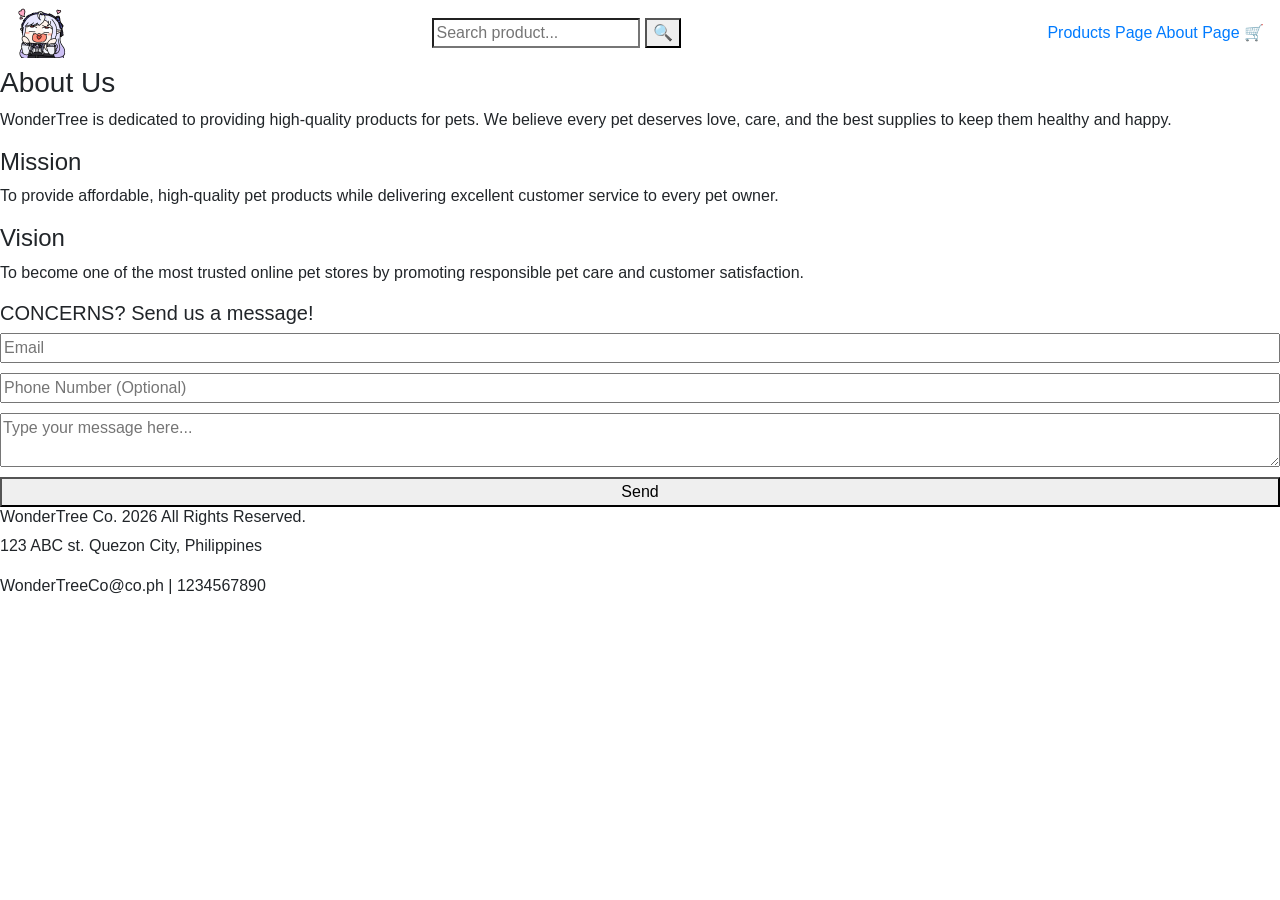
==== aboutpage.html @ 0f682c11 "Various Implementations + Final Stage of HTML Skeleton + CSS Structure Added" ====
<!DOCTYPE html>
<html lang="en">
<head>
    <meta charset="UTF-8">
    <meta name="viewport" content="width=device-width, initial-scale=1.0">
    <link rel="stylesheet" href="https://cdn.jsdelivr.net/npm/bootstrap@4.0.0/dist/css/bootstrap.min.css" integrity="sha384-Gn5384xqQ1aoWXA+058RXPxPg6fy4IWvTNh0E263XmFcJlSAwiGgFAW/dAiS6JXm" crossorigin="anonymous">
    <link rel="stylesheet" href="stylesheet.css">
    <title>WonderTree | About and Contact</title>
</head>
<body>
    <!--Logo, Search bar, and Redirect-->
    <header class="navbar">
      <a href="index.html">
        <img src="images/placeholder file.gif" width="50px" alt="WonderTree Logo">
      </a>
      <!--Search container, Div contains submission icon. CSS Magnifying Icon-->
      <form class="search-container">
        <input type="search" class="search-bar" id=search-input placeholder="Search product...">
        <button type="submit" class="search-icon">🔍</button>
      </form>
      <nav>
        <a href="productspage.html">Products Page</a>
        <a href="aboutpage.html">About Page</a>
        <a href="cartpage.html">🛒</a>
      </nav>
    </header>

    <!--About Us Details-->
    <div class="aboutdetails">
        <h3 class="about-header">About Us</h3>
        <p class="about-details">WonderTree is dedicated to providing high-quality products for pets. We believe every pet deserves love, care, and the best supplies to keep them healthy and happy.</p>
    </div>

    <div class="aboutmission">
        <h4 class="mv-header">Mission</h4>
        <p class="about-details">To provide affordable, high-quality pet products while delivering excellent customer service to every pet owner.</p>
    </div>

    <div class="aboutvision">
        <h4 class="mv-header">Vision</h4>
        <p class="about-details">To become one of the most trusted online pet stores by promoting responsible pet care and customer satisfaction.</p>
    </div>

    <!--Forms and Copyright-->
    <footer>
    <h5>CONCERNS? Send us a message!</h5>
        <!--Contact Form-->
        <!--Those assigned in CSS, please add line-breaks, refer to prototype design. -->
        <form class="contact-form">
          <input type="email" class="contact-email" placeholder="Email">
          <input type="tel" class="contact-tel" placeholder="Phone Number (Optional)">
          <textarea class="contact-message" placeholder="Type your message here..."></textarea>
          <!--CSS make button green and "Send" all upper-case. -->
          <button type="submit" class="contact-submission">
            Send
          </button>
        </form>
      <!--Company Details-->
        <h6>WonderTree Co. 2026 All Rights Reserved.</h6>
        <p>123 ABC st. Quezon City, Philippines</p>
        <p>WonderTreeCo@co.ph | 1234567890</p>
    </footer>


    <script src="https://code.jquery.com/jquery-3.2.1.slim.min.js" integrity="sha384-KJ3o2DKtIkvYIK3UENzmM7KCkRr/rE9/Qpg6aAZGJwFDMVNA/GpGFF93hXpG5KkN" crossorigin="anonymous"></script>
    <script src="https://cdn.jsdelivr.net/npm/popper.js@1.12.9/dist/umd/popper.min.js" integrity="sha384-ApNbgh9B+Y1QKtv3Rn7W3mgPxhU9K/ScQsAP7hUibX39j7fakFPskvXusvfa0b4Q" crossorigin="anonymous"></script>
    <script src="https://cdn.jsdelivr.net/npm/bootstrap@4.0.0/dist/js/bootstrap.min.js" integrity="sha384-JZR6Spejh4U02d8jOt6vLEHfe/JQGiRRSQQxSfFWpi1MquVdAyjUar5+76PVCmYl" crossorigin="anonymous"></script>
    <script src="script.js"></script>

    <script src="https://code.jquery.com/jquery-3.2.1.slim.min.js" integrity="sha384-KJ3o2DKtIkvYIK3UENzmM7KCkRr/rE9/Qpg6aAZGJwFDMVNA/GpGFF93hXpG5KkN" crossorigin="anonymous"></script>
    <script src="https://cdn.jsdelivr.net/npm/popper.js@1.12.9/dist/umd/popper.min.js" integrity="sha384-ApNbgh9B+Y1QKtv3Rn7W3mgPxhU9K/ScQsAP7hUibX39j7fakFPskvXusvfa0b4Q" crossorigin="anonymous"></script>
    <script src="https://cdn.jsdelivr.net/npm/bootstrap@4.0.0/dist/js/bootstrap.min.js" integrity="sha384-JZR6Spejh4U02d8jOt6vLEHfe/JQGiRRSQQxSfFWpi1MquVdAyjUar5+76PVCmYl" crossorigin="anonymous"></script>
    <script src="script.js"></script>
</body>
</html>
---- stylesheet.css ----
/**Note to those assigned for CSS, class names are already documented, please check comments in HTML file directory.**/

/**Feature container separation, no design yet, only separated elements**/
.featured-container{
    display: grid;
    grid-template-columns: repeat(2,1fr);
    gap:30px;
}

/**Contact form separation, no design yet, only separated elements**/
.contact-form{
    display: flex;
    flex-direction: column;
    gap:10px;
}

/**Side bar separation, no design yet, only separated elements**/
.productspage-layout{
    display: flex;
    gap:30px
}
.filter-selection{
    width:250px;
}
fieldset{
    display:flex;
    flex-direction: column;
}
.product-section{
    flex:100px;
    gap:20px;
}
.product-grid{
    display:grid;
    grid-template-columns: repeat(4,1fr);
    gap:20px;
}
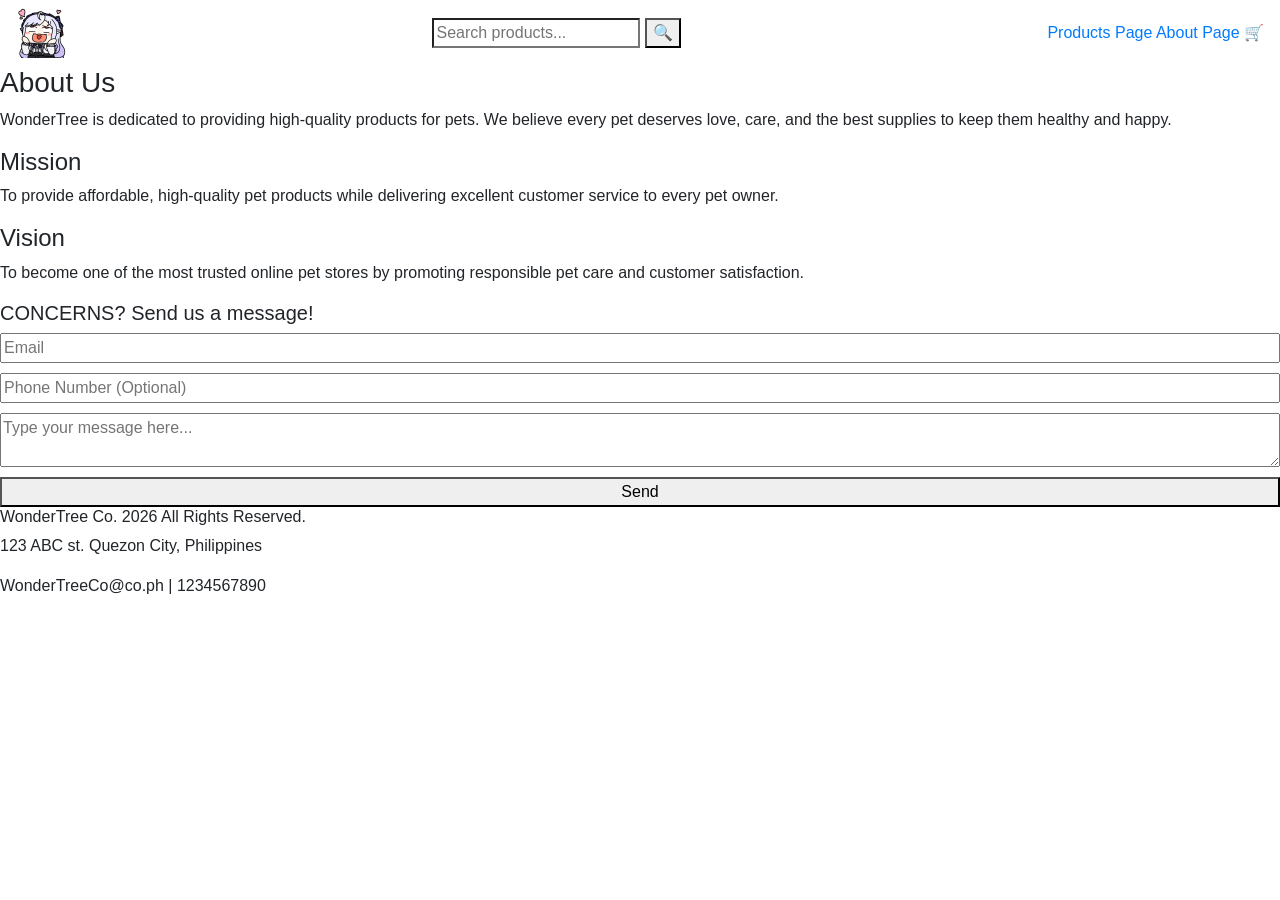
==== commit adeb7c90: "Product Implementation + Bug Fix" ====
--- a/aboutpage.html
+++ b/aboutpage.html
@@ -15,7 +15,7 @@
       </a>
       <!--Search container, Div contains submission icon. CSS Magnifying Icon-->
       <form class="search-container">
-        <input type="search" class="search-bar" id=search-input placeholder="Search product...">
+        <input type="search" class="search-bar" id=search-input placeholder="Search products...">
         <button type="submit" class="search-icon">🔍</button>
       </form>
       <nav>
--- a/stylesheet.css
+++ b/stylesheet.css
@@ -12,6 +12,10 @@
     display: flex;
     flex-direction: column;
     gap:10px;
+}
+.featured-card{
+    border: 1px;
+    border-style: solid;
 }
 
 /**Side bar separation, no design yet, only separated elements**/
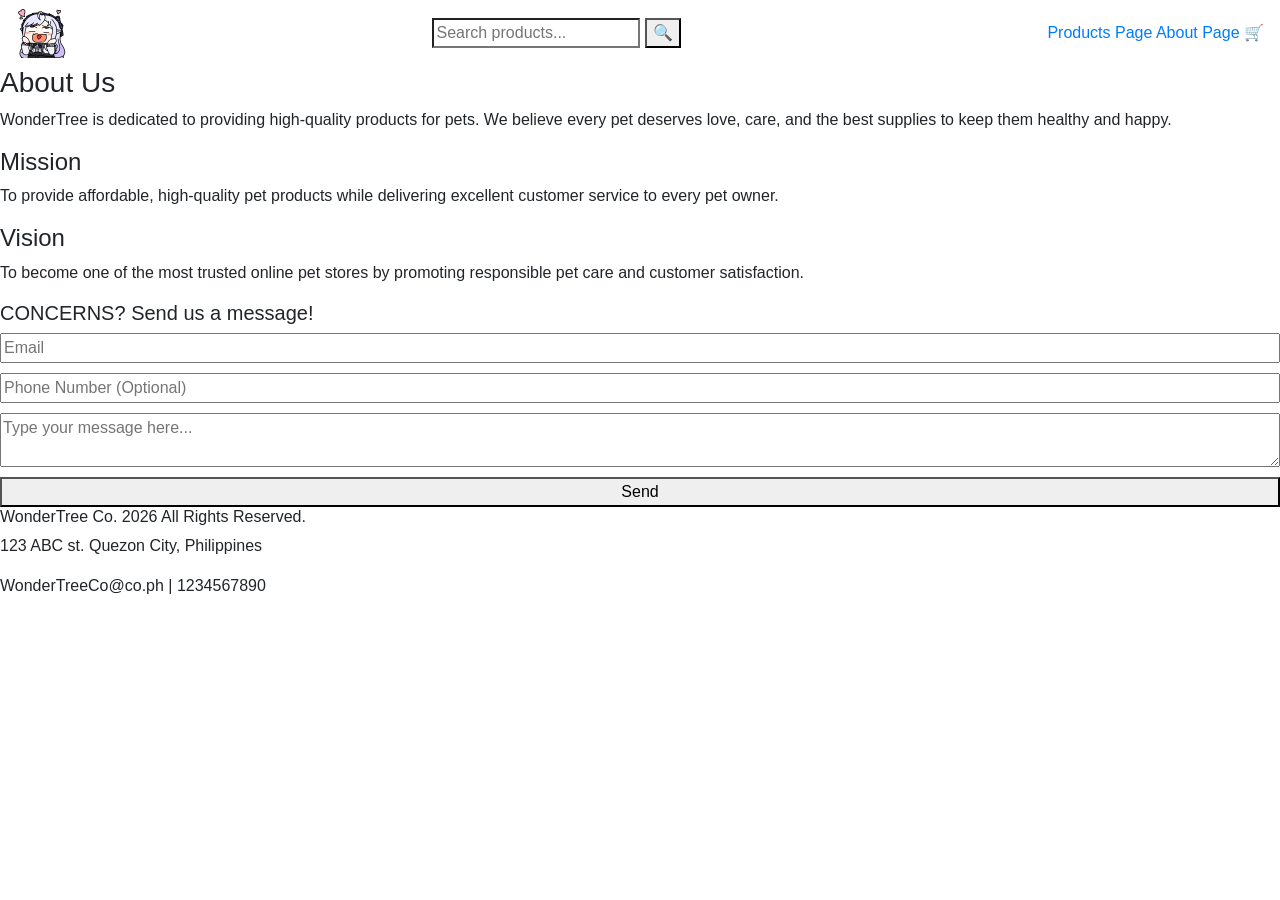
==== commit acb4f220: "Various Bug Fixes" ====
--- a/aboutpage.html
+++ b/aboutpage.html
@@ -66,10 +66,5 @@
     <script src="https://cdn.jsdelivr.net/npm/popper.js@1.12.9/dist/umd/popper.min.js" integrity="sha384-ApNbgh9B+Y1QKtv3Rn7W3mgPxhU9K/ScQsAP7hUibX39j7fakFPskvXusvfa0b4Q" crossorigin="anonymous"></script>
     <script src="https://cdn.jsdelivr.net/npm/bootstrap@4.0.0/dist/js/bootstrap.min.js" integrity="sha384-JZR6Spejh4U02d8jOt6vLEHfe/JQGiRRSQQxSfFWpi1MquVdAyjUar5+76PVCmYl" crossorigin="anonymous"></script>
     <script src="script.js"></script>
-
-    <script src="https://code.jquery.com/jquery-3.2.1.slim.min.js" integrity="sha384-KJ3o2DKtIkvYIK3UENzmM7KCkRr/rE9/Qpg6aAZGJwFDMVNA/GpGFF93hXpG5KkN" crossorigin="anonymous"></script>
-    <script src="https://cdn.jsdelivr.net/npm/popper.js@1.12.9/dist/umd/popper.min.js" integrity="sha384-ApNbgh9B+Y1QKtv3Rn7W3mgPxhU9K/ScQsAP7hUibX39j7fakFPskvXusvfa0b4Q" crossorigin="anonymous"></script>
-    <script src="https://cdn.jsdelivr.net/npm/bootstrap@4.0.0/dist/js/bootstrap.min.js" integrity="sha384-JZR6Spejh4U02d8jOt6vLEHfe/JQGiRRSQQxSfFWpi1MquVdAyjUar5+76PVCmYl" crossorigin="anonymous"></script>
-    <script src="script.js"></script>
 </body>
 </html>
--- a/stylesheet.css
+++ b/stylesheet.css
@@ -7,11 +7,21 @@
     gap:30px;
 }
 
+/**Image size**/
+img{
+    max-width: 200px;
+    max-height: 200px;
+}
+
+
 /**Contact form separation, no design yet, only separated elements**/
 .contact-form{
     display: flex;
     flex-direction: column;
     gap:10px;
+}
+.featured-grid{
+    margin:10%
 }
 .featured-card{
     border: 1px;
@@ -19,6 +29,9 @@
 }
 
 /**Side bar separation, no design yet, only separated elements**/
+main{
+    margin:10%;
+}
 .productspage-layout{
     display: flex;
     gap:30px
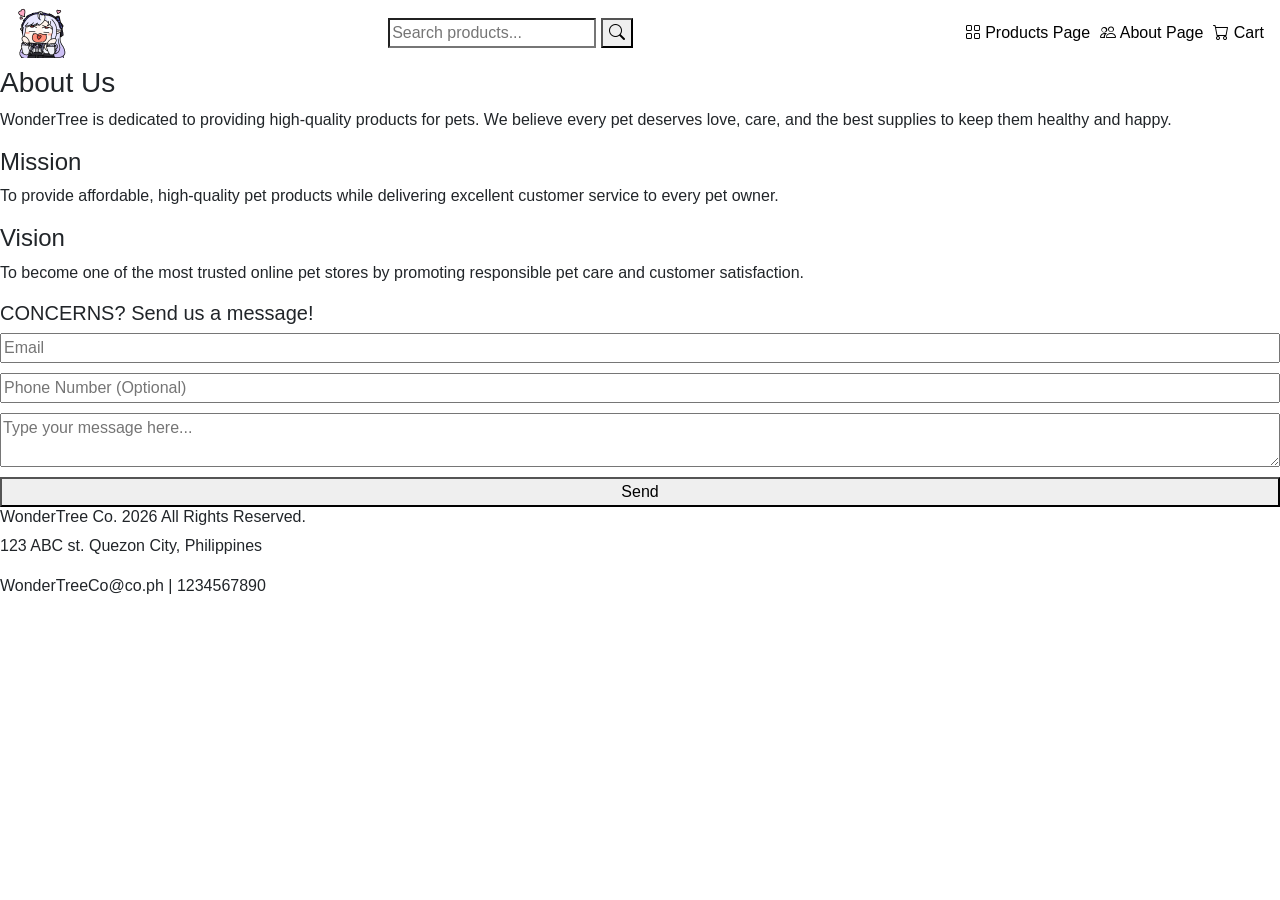
==== commit 46e60a88: "Major Bug Fix Source code reupload and GIF Directory upload, major bug fix when website is not deplo" ====
--- a/aboutpage.html
+++ b/aboutpage.html
@@ -4,6 +4,7 @@
     <meta charset="UTF-8">
     <meta name="viewport" content="width=device-width, initial-scale=1.0">
     <link rel="stylesheet" href="https://cdn.jsdelivr.net/npm/bootstrap@4.0.0/dist/css/bootstrap.min.css" integrity="sha384-Gn5384xqQ1aoWXA+058RXPxPg6fy4IWvTNh0E263XmFcJlSAwiGgFAW/dAiS6JXm" crossorigin="anonymous">
+    <link rel="stylesheet" href="https://cdn.jsdelivr.net/npm/bootstrap-icons@1.11.3/font/bootstrap-icons.min.css">
     <link rel="stylesheet" href="stylesheet.css">
     <title>WonderTree | About and Contact</title>
 </head>
@@ -15,13 +16,32 @@
       </a>
       <!--Search container, Div contains submission icon. CSS Magnifying Icon-->
       <form class="search-container">
-        <input type="search" class="search-bar" id=search-input placeholder="Search products...">
-        <button type="submit" class="search-icon">🔍</button>
+        <input type="search" class="search-bar" id="search-input" placeholder="Search products...">
+        <button type="submit" class="search-icon">
+          <i class="bi bi-search"></i>
+        </button>
       </form>
-      <nav>
-        <a href="productspage.html">Products Page</a>
-        <a href="aboutpage.html">About Page</a>
-        <a href="cartpage.html">🛒</a>
+      <nav class="desktop-nav">
+        <a href="productspage.html">
+          <i class="bi bi-grid"></i> Products Page
+        </a>
+        <a href="aboutpage.html">
+          <i class="bi bi-people"></i> About Page
+        </a>
+        <a href="cartpage.html">
+          <i class="bi bi-cart"></i> Cart
+        </a>
+      </nav>
+      <nav class="mobile-nav">
+        <a href="productspage.html">
+          <i class="bi bi-grid"></i>
+        </a>
+        <a href="aboutpage.html">
+          <i class="bi bi-people"></i>
+        </a>
+        <a href="cartpage.html">
+          <i class="bi bi-cart"></i>
+        </a>
       </nav>
     </header>
 
--- a/stylesheet.css
+++ b/stylesheet.css
@@ -7,8 +7,37 @@
     gap:30px;
 }
 
-/**Image size**/
+/** Desktop & Mobile Nav**/
+nav a{
+    padding-left:10px;
+    color:black;
+}
+.desktop-nav{
+    display:flex;
+}
+.mobile-nav{
+    display:none;
+}
+
+@media(max-width:768px){
+    .desktop-nav{
+        display:none;
+    }
+    .mobile-nav{
+        display:flex;
+    }
+}
+
+/**Image & GIFsize**/
+#caro1,#caro2,#caro3{
+    display: flex;
+    align-items: center;
+    max-height: 400px;
+    max-width: 1500px;
+}
+
 img{
+    align-items: center;
     max-width: 200px;
     max-height: 200px;
 }
@@ -21,7 +50,7 @@
     gap:10px;
 }
 .featured-grid{
-    margin:10%
+    margin:10%;
 }
 .featured-card{
     border: 1px;
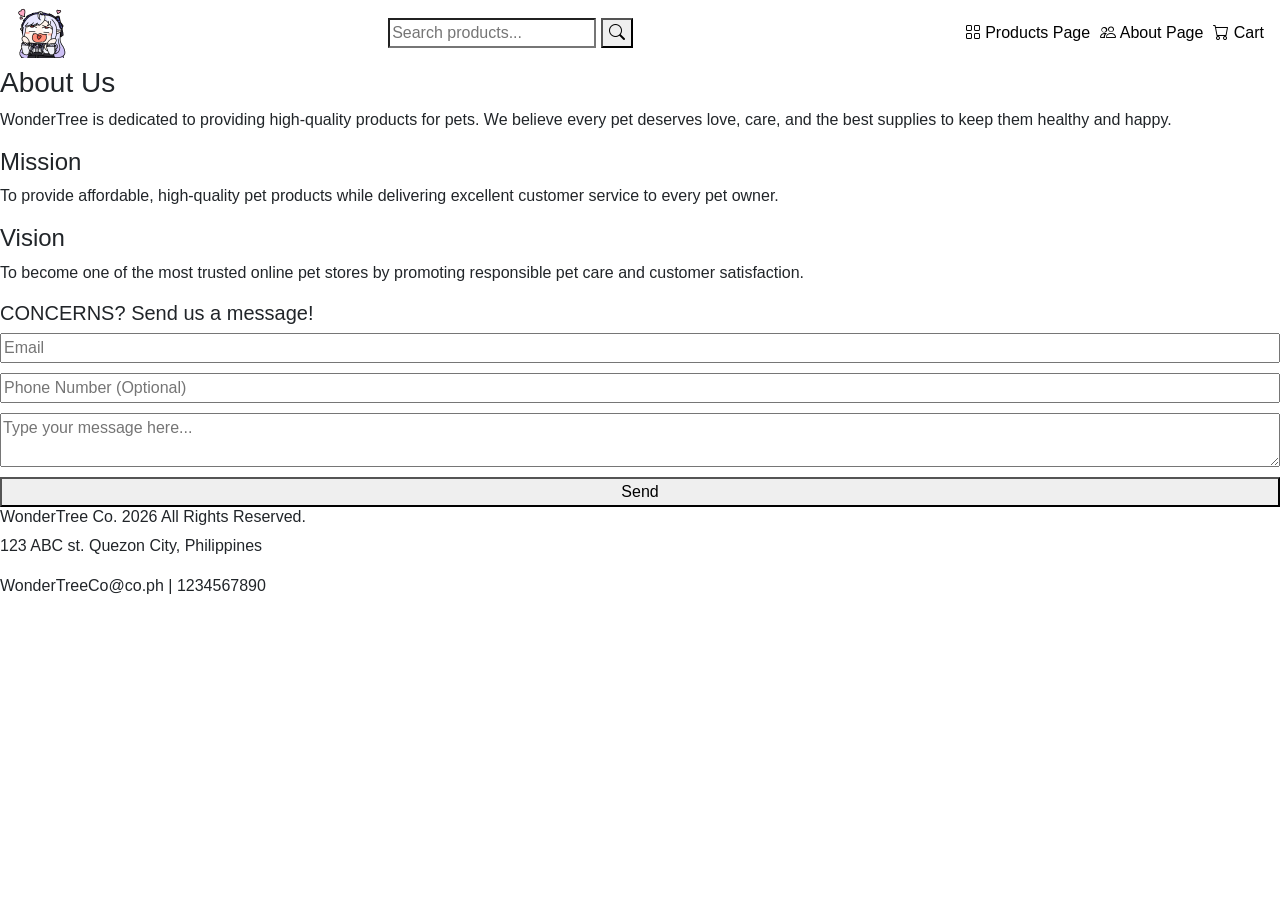
==== commit 672db505: "Mobile UI Functionality" ====
--- a/aboutpage.html
+++ b/aboutpage.html
@@ -9,42 +9,44 @@
     <title>WonderTree | About and Contact</title>
 </head>
 <body>
-    <!--Logo, Search bar, and Redirect-->
-    <header class="navbar">
-      <a href="index.html">
-        <img src="images/placeholder file.gif" width="50px" alt="WonderTree Logo">
+  <!--Logo, Search bar, and Redirect-->
+  <header class="navbar">
+    <a href="index.html">
+      <img src="images/placeholder file.gif" width="50px" alt="WonderTree Logo">
+    </a>
+    <!--Search container, Div contains submission icon. CSS Magnifying Icon-->
+    <form class="search-container" id="search-container">
+      <input type="search" class="search-bar" id="search-input" placeholder="Search products...">
+      <button type="submit" class="search-icon">
+        <i class="bi bi-search"></i>
+      </button>
+    </form>
+    <nav class="desktop-nav">
+      <a href="productspage.html">
+        <i class="bi bi-grid"></i> Products Page
       </a>
-      <!--Search container, Div contains submission icon. CSS Magnifying Icon-->
-      <form class="search-container">
-        <input type="search" class="search-bar" id="search-input" placeholder="Search products...">
-        <button type="submit" class="search-icon">
-          <i class="bi bi-search"></i>
-        </button>
-      </form>
-      <nav class="desktop-nav">
-        <a href="productspage.html">
-          <i class="bi bi-grid"></i> Products Page
-        </a>
-        <a href="aboutpage.html">
-          <i class="bi bi-people"></i> About Page
-        </a>
-        <a href="cartpage.html">
-          <i class="bi bi-cart"></i> Cart
-        </a>
-      </nav>
-      <nav class="mobile-nav">
-        <a href="productspage.html">
-          <i class="bi bi-grid"></i>
-        </a>
-        <a href="aboutpage.html">
-          <i class="bi bi-people"></i>
-        </a>
-        <a href="cartpage.html">
-          <i class="bi bi-cart"></i>
-        </a>
-      </nav>
-    </header>
-
+      <a href="aboutpage.html">
+        <i class="bi bi-people"></i> About Page
+      </a>
+      <a href="cartpage.html">
+        <i class="bi bi-cart"></i> Cart
+      </a>
+    </nav>
+    <nav class="mobile-nav">
+      <button type="button" id="mobile-search-btn">
+        <i class="bi bi-search"></i>
+      </button>
+      <a href="productspage.html">
+        <i class="bi bi-grid"></i>
+      </a>
+      <a href="aboutpage.html">
+        <i class="bi bi-people"></i>
+      </a>
+      <a href="cartpage.html">
+        <i class="bi bi-cart"></i>
+      </a>
+    </nav>
+  </header>
     <!--About Us Details-->
     <div class="aboutdetails">
         <h3 class="about-header">About Us</h3>
--- a/stylesheet.css
+++ b/stylesheet.css
@@ -23,6 +23,9 @@
     .desktop-nav{
         display:none;
     }
+    .search-container{
+        display:none;
+    }
     .mobile-nav{
         display:flex;
     }
@@ -30,12 +33,9 @@
 
 /**Image & GIFsize**/
 #caro1,#caro2,#caro3{
-    display: flex;
-    align-items: center;
     max-height: 400px;
     max-width: 1500px;
 }
-
 img{
     align-items: center;
     max-width: 200px;
@@ -55,6 +55,26 @@
 .featured-card{
     border: 1px;
     border-style: solid;
+}
+/** Mobile client landing page**/
+@media (max-width:480px){
+    .featured-container{
+        grid-template-columns: 1fr;
+        gap: 15px;
+    }
+    .featured-grid{
+        margin: 20px;
+    }
+    .featured-card{
+        width: 100%;
+        box-sizing: border-box;
+        padding: 10px;
+    }
+    .featured-card img{
+        width: 100%;
+        height: auto;
+        display: block;
+    }
 }
 
 /**Side bar separation, no design yet, only separated elements**/
@@ -81,3 +101,39 @@
     grid-template-columns: repeat(4,1fr);
     gap:20px;
 }
+
+/** Mobile Products Page Product Grid goes down**/
+@media (max-width: 768px){
+    .product-grid{
+        grid-template-columns: repeat(2, 1fr);
+    }
+}
+
+@media (max-width: 480px){
+    .product-grid{
+        grid-template-columns: 1fr;
+    }
+}
+
+@media (max-width:768px){
+    .productspage-layout{
+        flex-direction: column;
+    }
+    .filter-selection{
+        width:100%;
+    }
+    .product-grid{
+        grid-template-columns: repeat(2,1fr);
+    }
+}
+
+/** Cart List Page**/
+.cart-page{
+    margin:10%;
+}
+.cart-container{
+    display:block;
+    margin:20%
+    padding:2%;
+}
+
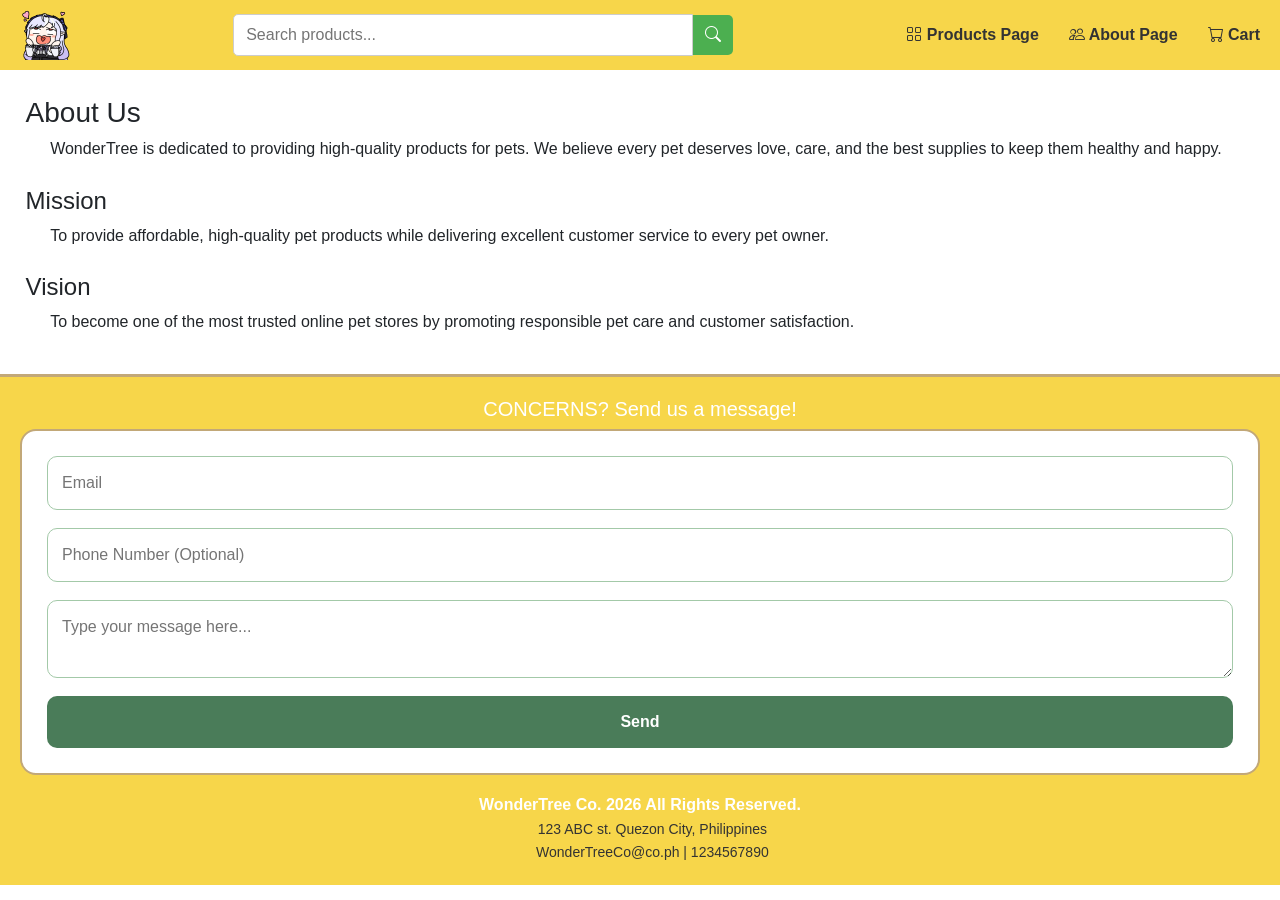
==== commit ffa0b4e2: "UI Bug Fix + Final Development Stage" ====
--- a/aboutpage.html
+++ b/aboutpage.html
@@ -64,7 +64,7 @@
     </div>
 
     <!--Forms and Copyright-->
-    <footer>
+    <footer class="contact-area">
     <h5>CONCERNS? Send us a message!</h5>
         <!--Contact Form-->
         <!--Those assigned in CSS, please add line-breaks, refer to prototype design. -->
--- a/stylesheet.css
+++ b/stylesheet.css
@@ -2,62 +2,156 @@
 
 /**Feature container separation, no design yet, only separated elements**/
 .featured-container{
+    border: 1px solid #ccc;
+    border-radius: 8px;
+    background-color: #fff;
+    transition: transform 0.2s ease;
     display: grid;
     grid-template-columns: repeat(2,1fr);
     gap:30px;
-}
-
+    margin:30px;
+}
+
+/**---**/
 /** Desktop & Mobile Nav**/
-nav a{
-    padding-left:10px;
-    color:black;
-}
-.desktop-nav{
-    display:flex;
-}
-.mobile-nav{
-    display:none;
-}
-
-@media(max-width:768px){
-    .desktop-nav{
-        display:none;
-    }
-    .search-container{
-        display:none;
-    }
-    .mobile-nav{
-        display:flex;
-    }
-}
-
+/**---**/
+nav a {
+    padding-left: 10px;
+    color: black;
+}
+
+.desktop-nav {
+    display: flex;
+    gap: 20px;
+}
+
+.mobile-nav {
+    display: none;
+    gap: 15px;
+}
+
+.search-container {
+    display: flex;
+    align-items: center;
+    max-width: 500px;
+    flex: 1;
+}
+
+.search-bar {
+    flex: 1;
+    padding: 8px 12px;
+    font-size: 16px;
+    border: 1px solid #ccc;
+    border-radius: 5px 0 0 5px;
+}
+
+.search-icon {
+    padding: 8px 12px;
+    background-color: #4caf50;
+    color: white;
+    border: none;
+    border-radius: 0 5px 5px 0;
+    cursor: pointer;
+}
+
+.search-icon:hover {
+    background-color: #388e3c;
+}
+
+@media (max-width:768px) {
+    #mobile-search-btn{
+        padding: 2px 6px;
+        background-color: #4caf50;
+        color: white;
+        border: none;
+        border-radius: 5px 5px 5px 5px;
+        cursor: pointer;
+    }
+    .desktop-nav { display: none; }
+    .search-container { display: none; }
+    .mobile-nav { display: flex; }
+}
+
+/**---**/
 /**Image & GIFsize**/
+/**---**/
 #caro1,#caro2,#caro3{
-    max-height: 400px;
-    max-width: 1500px;
-}
-img{
-    align-items: center;
-    max-width: 200px;
-    max-height: 200px;
-}
-
-
-/**Contact form separation, no design yet, only separated elements**/
+    max-height: 500px;
+    max-width: 2000px;
+}
+@media {
+    img{
+        align-items: center;
+        max-width: 200px;
+        max-height: 200px;
+    }
+}
+
+/**---**/
+/**Contact Form with Design [not yet included with the Mission and Vision design]**/
+/**---**/
 .contact-form{
     display: flex;
     flex-direction: column;
-    gap:10px;
-}
-.featured-grid{
-    margin:10%;
-}
-.featured-card{
-    border: 1px;
-    border-style: solid;
-}
+    gap:18px;
+    background: linear-gradient (135deg, #fdfcf7, #fffbe6);
+    padding: 25px;
+    border: 2px solid #c2a878;
+    border-radius: 16px;
+    box-shadow: 0 6px 12px rgba (0,0,0,0.1);
+    background-color: white;
+    margin-bottom: 20px;
+}
+.contact-form input,
+.contact-form textarea {
+    padding: 14px;
+    border: 1px solid #a3c9a8;
+    border-radius: 10px;
+    font-size: 1rem;
+    background-color: #ffffff;
+    transition: border-color 0.3s ease, box-shadow 0.3s ease;
+}
+
+.contact-form input:focus,
+.contact-form textarea:focus {
+    border-color: #4a7c59;
+    outline: none;
+    box-shadow: 0 0 6px rgba (74,124,89,0.3);
+}
+
+.contact-form button {
+    background-color: #4a7c59;
+    color: #fff;
+    padding: 14px;
+    border: none;
+    border-radius: 10px;
+    cursor: pointer;
+    font-weight: bold;
+    font-size: 1rem;
+    transition: background-color 0.3s ease, transform 0.2 ease;
+}
+
+.contact-form button:hover {
+    background-color: #3b5d47
+        transform: translateY (-2px);
+}
+
+/**---**/
+/* Footer */
+/**---**/
+footer {
+    background-color: #4a7c59;
+    color: #fff;
+    text-align: center;
+    padding: 20px;
+    border-top: 3px solid #c2a878;
+    font-size: 0.9rem;
+}
+
+/**---**/
 /** Mobile client landing page**/
-@media (max-width:480px){
+/**---**/
+@media (max-width:320px){
     .featured-container{
         grid-template-columns: 1fr;
         gap: 15px;
@@ -71,13 +165,16 @@
         padding: 10px;
     }
     .featured-card img{
+        align-items: center;
         width: 100%;
         height: auto;
         display: block;
     }
 }
 
-/**Side bar separation, no design yet, only separated elements**/
+/**---**/
+/**Product Page Side bar separation, no design yet, only separated elements**/
+/**---**/
 main{
     margin:10%;
 }
@@ -102,7 +199,9 @@
     gap:20px;
 }
 
+/**---**/
 /** Mobile Products Page Product Grid goes down**/
+/**---**/
 @media (max-width: 768px){
     .product-grid{
         grid-template-columns: repeat(2, 1fr);
@@ -127,13 +226,288 @@
     }
 }
 
+/**---**/
 /** Cart List Page**/
+/**---**/
 .cart-page{
     margin:10%;
-}
+    background: linear-gradient (135deg, #f0f9f4, #d9ead3); /* leafy gradient background */
+    border-radius: 16px;
+    padding: 30px;
+    font-family: 'Segoe UI', sans-serif;
+}
+
+@media(max-width:768px){
+    .cart-item{
+        flex-direction: column;
+        align-items: center;
+        text-align: center;
+    }
+}
+
 .cart-container{
-    display:block;
-    margin:20%
-    padding:2%;
-}
-
+    background-color: #ffffff;
+    border: 2px solid #a3c9a8;
+    border-radius: 12px;
+    padding: 25px;
+    box-shadow: 0 6px 12px rgba (0,0,0,0.1);
+}
+
+.cart-container h2 {
+    color: 4a7c59;
+    font-size: 1.8rem;
+    margin-bottom: 20px;
+    text-align: center;
+    font-weight: bold;
+}
+
+.cart-item {
+    display: flex;
+    justify-content: space-between;
+    align-items: center;
+    padding: 15px;
+    padding-left:15px;
+    border-bottom: 1px dashed #c2a878;
+    background-color: #fdfcf7;
+    border-radius: 8px;
+    margin-bottom: 12px;
+    transition: transform 0.2 ease, background-color 0.3s ease;
+}
+
+.cart-item: hover {
+    transofmr: scale (1.02);
+    background-color: #fd7fdf9;
+}
+
+.cart-item img {
+    max-width: 90px;
+    border-radius: 10px;
+    border: 2px solid #a3c9a8;
+}
+.cart-item h3, p{
+    padding-left:2%;
+}
+
+.cart-container button {
+    background-color: #4a7c59;
+    color: #fff;
+    padding: 12px 18px;
+    border: none;
+    border-radius: 8px;
+    cursor: pointer;
+    font-weight: bold;
+    margin: 10px 5px;
+    transition: background-color 0.3s ease, transform 0.2s ease;
+}
+
+.cart-container button: hover {
+    background-color: 3b5d47;
+    transform: translateY (-2px);
+}
+
+/**---**/
+/** GLOBAL HEADER (shared by index + products) **/
+/**---**/
+header.navbar {
+    background-color: #f7d64a; /* yellow header */
+    display: flex;
+    align-items: center;
+    justify-content: space-between;
+    padding: 10px 20px;
+}
+
+header.navbar a {
+    text-decoration: none;
+    font-weight: 600;
+    color: #333;
+}
+
+.desktop-nav a {
+    padding-left: 10px;
+    color: #333;
+}
+
+.mobile-nav {
+    display: none;
+}
+
+@media(max-width:768px){
+    .desktop-nav { display: none; }
+    .search-container { display: none; }
+    .mobile-nav { display: flex; gap: 15px; }
+}
+
+/**---**/
+/** INDEX PAGE **/
+/**---**/
+/* Carousel Banner */
+/**---**/
+.carousel {
+    text-align: center;
+    padding: 40px 20px;
+    background-color: #fff8e1;
+}
+
+.carousel h1 {
+    font-size: 28px;
+    margin-bottom: 10px;
+}
+
+.carousel p {
+    font-size: 16px;
+    margin-bottom: 20px;
+}
+
+/**---**/
+/* Featured Products */
+/**---**/
+.featured-grid h1 {
+    text-align: center;
+    font-size: 22px;
+    font-weight: bold;
+    color: red;
+    margin: 30px 0;
+}
+
+.featured-card {
+    border: 1px solid #ccc;
+    border-radius: 8px;
+    padding: 15px;
+    text-align: center;
+    background-color: #fff;
+    transition: transform 0.2s ease;
+}
+
+.featured-card:hover {
+    transform: scale(1.03);
+    border-color: #4caf50;
+}
+
+.featured-card .product-price {
+    font-weight: bold;
+    color: #333;
+    margin-top: 10px;
+}
+
+.featured-card .product-name {
+    font-size: 16px;
+    margin: 10px 0;
+}
+
+.featured-card .product-desc {
+    font-size: 14px;
+    color: #555;
+}
+
+/**---**/
+/* Footer (shared) */
+/**---**/
+footer {
+    background-color: #f7d64a;
+    text-align: center;
+    padding: 20px;
+    margin-top: 40px;
+}
+
+footer h6 {
+    font-weight: bold;
+    margin-bottom: 5px;
+}
+
+footer p {
+    margin: 2px 0;
+    font-size: 14px;
+    color: #333;
+}
+
+/**---**/
+/** PRODUCTS PAGE **/
+/**---**/
+.productspage-layout {
+    display: flex;
+    gap: 30px;
+    margin: 5%;
+}
+
+/* Sidebar filters */
+.filter-selection {
+    width: 250px;
+}
+
+fieldset {
+    background-color: #f9f9f9;
+    padding: 15px;
+    border: 1px solid #ddd;
+    border-radius: 8px;
+    margin-bottom: 20px;
+    display: flex;
+    flex-direction: column;
+}
+
+legend {
+    font-weight: bold;
+    margin-bottom: 10px;
+    font-size: 16px;
+}
+
+fieldset label {
+    margin: 5px 0;
+    font-size: 14px;
+}
+
+/**---**/
+/* Product grid */
+/**---**/
+.product-section {
+    flex: 1;
+}
+
+.product-section h2 {
+    font-size: 20px;
+    margin-bottom: 10px;
+    font-weight: bold;
+}
+
+.product-section p {
+    font-size: 14px;
+    margin-bottom: 20px;
+    color: #555;
+}
+
+.product-grid {
+    display: grid;
+    grid-template-columns: repeat(auto-fill, minmax(220px, 1fr));
+    gap: 20px;
+}
+
+/**---**/
+/* Individual product boxes (dynamic JS inserts divs here) */
+/**---**/
+.product-grid > div {
+    border: 1px solid #ccc;
+    border-radius: 8px;
+    padding: 15px;
+    text-align: center;
+    background-color: #fff;
+    transition: box-shadow 0.2s ease;
+}
+
+.product-grid > div:hover {
+    box-shadow: 0 4px 8px rgba(0,0,0,0.1);
+}
+/**---**/
+/* Responsive */
+/**---**/
+@media (max-width:768px){
+    .productspage-layout { flex-direction: column; }
+    .filter-selection { width: 100%; }
+    .featured-container { grid-template-columns: 1fr; }
+}
+
+
+/**---**/
+/** About Page**/
+/**---**/
+.aboutdetails,.aboutmission,.aboutvision{
+    margin:2%;
+}
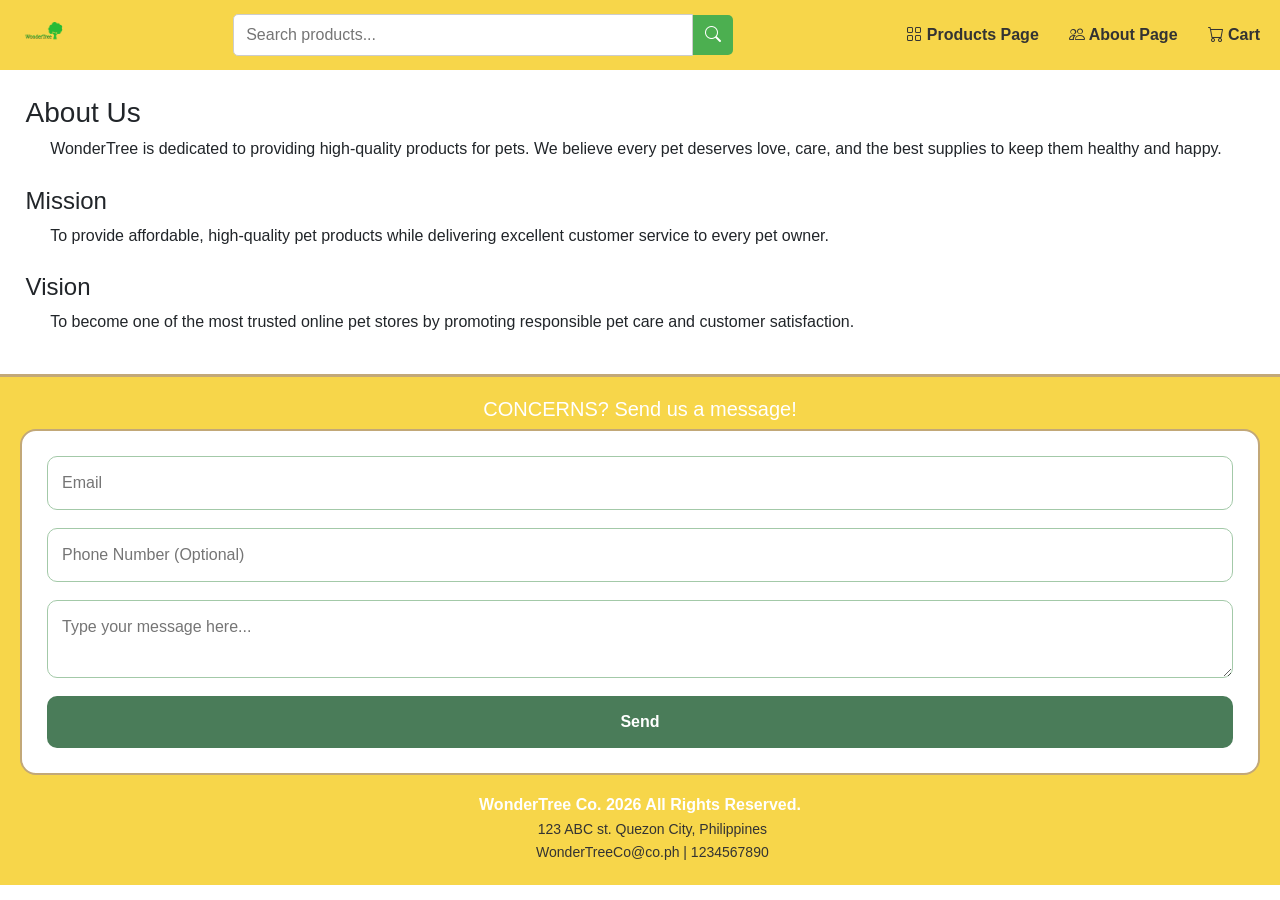
==== commit 38e705a4: "Logo Implementation" ====
--- a/aboutpage.html
+++ b/aboutpage.html
@@ -12,7 +12,7 @@
   <!--Logo, Search bar, and Redirect-->
   <header class="navbar">
     <a href="index.html">
-      <img src="images/placeholder file.gif" width="50px" alt="WonderTree Logo">
+      <img src="images/wondertree_logo.png" width="50px" alt="WonderTree Logo">
     </a>
     <!--Search container, Div contains submission icon. CSS Magnifying Icon-->
     <form class="search-container" id="search-container">
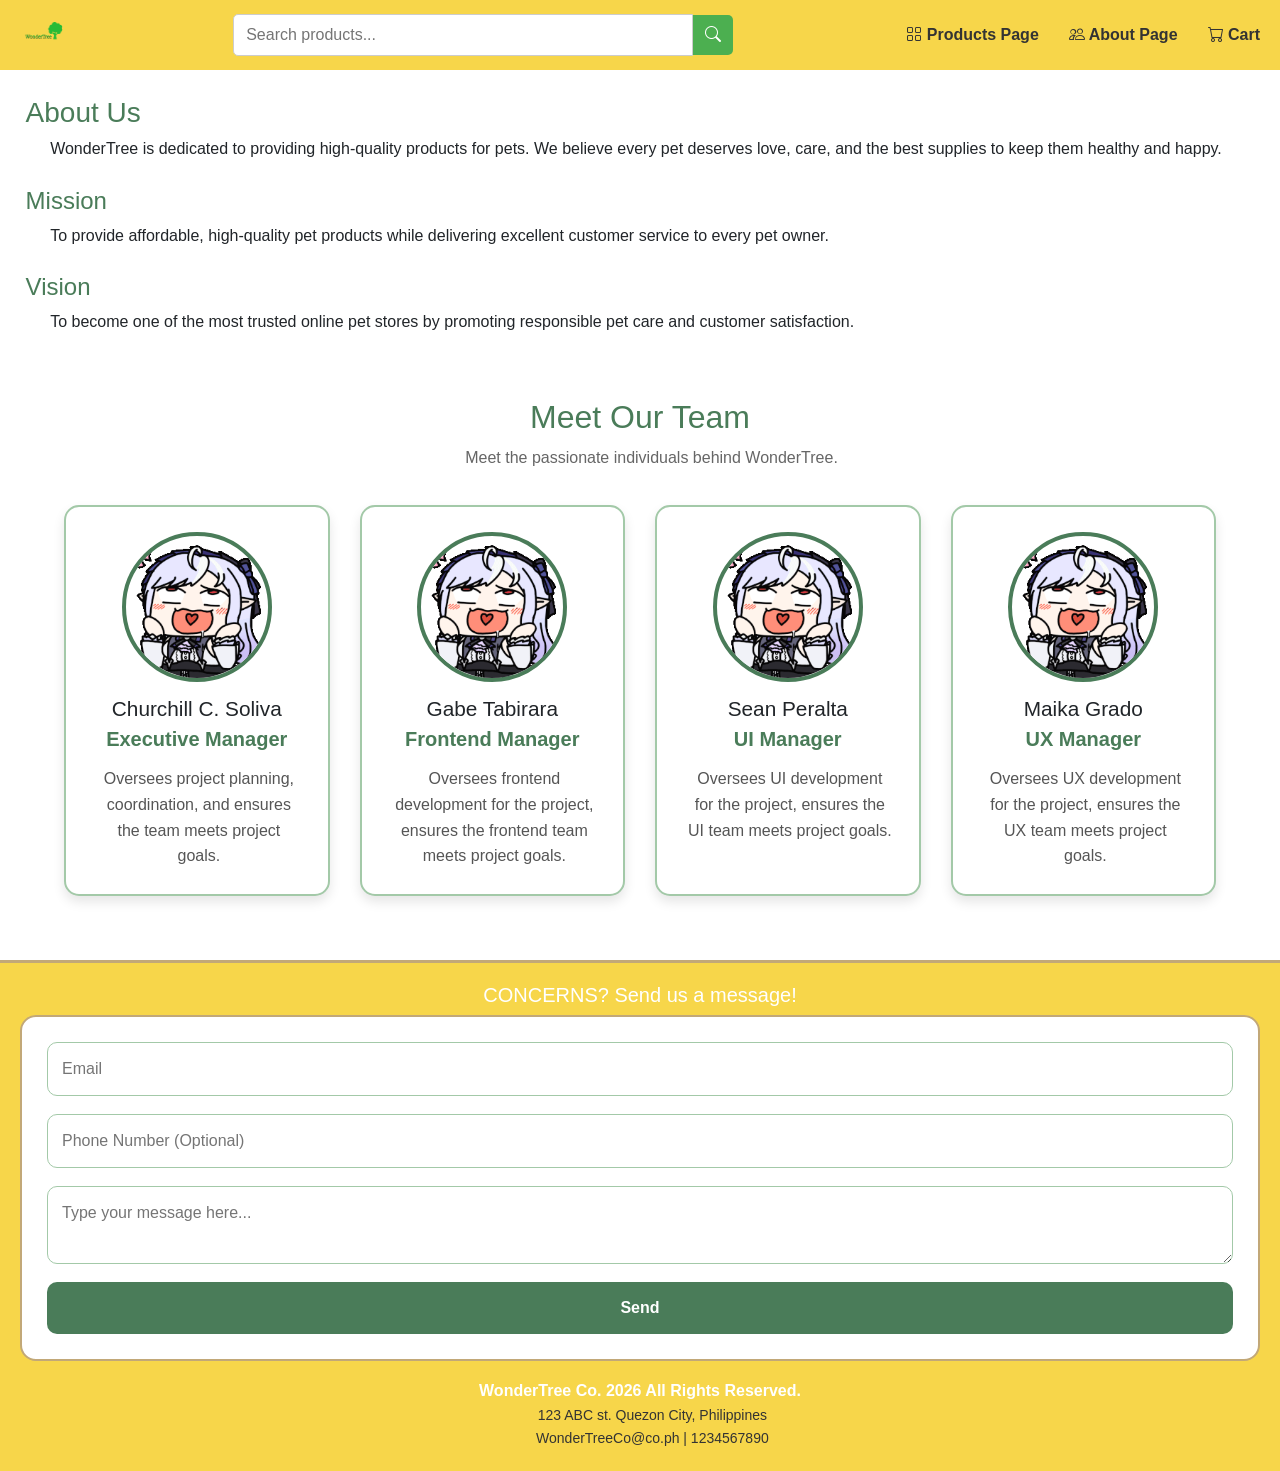
==== commit 08085c55: "Website Launch + Various Implementations" ====
--- a/aboutpage.html
+++ b/aboutpage.html
@@ -62,6 +62,48 @@
         <h4 class="mv-header">Vision</h4>
         <p class="about-details">To become one of the most trusted online pet stores by promoting responsible pet care and customer satisfaction.</p>
     </div>
+    <section class="team-section">
+
+      <h2>Meet Our Team</h2>
+      <p class="team-subtitle">
+          Meet the passionate individuals behind WonderTree.
+      </p>
+      <div class="team-grid">
+          <div class="team-card">
+              <img src="gif/placeholder file.gif"  alt="Team Member">
+              <h3>Churchill C. Soliva</h3>
+              <h5>Executive Manager</h5>
+              <p>
+                  Oversees project planning, coordination, and ensures the team meets project goals.
+              </p>
+          </div>
+          <div class="team-card">
+              <img src="gif/placeholder file.gif" alt="Team Member">
+              <h3>Gabe Tabirara</h3>
+              <h5>Frontend Manager</h5>
+              <p>
+                  Oversees frontend development for the project, ensures the frontend team meets project goals.
+              </p>
+          </div>
+          <div class="team-card">
+              <img src="gif/placeholder file.gif"  alt="Team Member">
+              <h3>Sean Peralta</h3>
+              <h5>UI Manager</h5>
+              <p>
+                Oversees UI development for the project, ensures the UI team meets project goals.
+              </p>
+          </div>
+          <div class="team-card">
+              <img src="gif/placeholder file.gif" alt="Team Member">
+              <h3>Maika Grado</h3>
+              <h5>UX Manager</h5>
+              <p>
+                Oversees UX development for the project, ensures the UX team meets project goals.
+              </p>
+          </div>
+
+      </div>
+  </section>
 
     <!--Forms and Copyright-->
     <footer class="contact-area">
--- a/stylesheet.css
+++ b/stylesheet.css
@@ -227,6 +227,67 @@
 }
 
 /**---**/
+/** About Page Teams**/
+/**---**/
+.team-section{
+    margin:5%;
+    text-align:center;
+}
+.team-section h2{
+    font-size:2rem;
+    color:#4a7c59;
+    margin-bottom:10px;
+}
+
+.team-subtitle{
+    color:#666;
+    margin-bottom:35px;
+}
+
+.team-grid{
+    display:grid;
+    grid-template-columns:repeat(auto-fit, minmax(250px, 1fr));
+    gap:30px;
+}
+
+.team-card{
+    background:#fff;
+    border:2px solid #a3c9a8;
+    border-radius:15px;
+    padding:25px;
+    box-shadow:0 6px 12px rgba(0,0,0,.1);
+    transition:transform .25s ease,
+               box-shadow .25s ease;
+}
+.team-card:hover{
+    transform:translateY(-6px);
+    box-shadow:0 10px 20px rgba(0,0,0,.15);
+}
+.team-card img{
+    width:150px;
+    height:150px;
+    object-fit:cover;
+    border-radius:50%;
+    border:4px solid #4a7c59;
+    margin-bottom:15px;
+}
+.team-card h3{
+    margin-bottom:5px;
+    font-size:1.3rem;
+}
+.team-card h5{
+    color:#4a7c59;
+    margin-bottom:15px;
+    font-weight:600;
+}
+.team-card p{
+    color:#555;
+    line-height:1.6;
+    margin:0;
+}
+
+
+/**---**/
 /** Cart List Page**/
 /**---**/
 .cart-page{
@@ -263,7 +324,6 @@
 
 .cart-item {
     display: flex;
-    justify-content: space-between;
     align-items: center;
     padding: 15px;
     padding-left:15px;
@@ -275,21 +335,25 @@
 }
 
 .cart-item: hover {
-    transofmr: scale (1.02);
+    transform: scale (1.02);
     background-color: #fd7fdf9;
 }
 
 .cart-item img {
     max-width: 90px;
     border-radius: 10px;
-    border: 2px solid #a3c9a8;
 }
 .cart-item h3, p{
     padding-left:2%;
 }
+.remove-btn,#clear-cart-btn{
+    background-color: rgb(211, 5, 5);
+}
+#checkout-btn{
+    background-color: #4a7c59;
+}
 
 .cart-container button {
-    background-color: #4a7c59;
     color: #fff;
     padding: 12px 18px;
     border: none;
@@ -305,6 +369,34 @@
     transform: translateY (-2px);
 }
 
+.cart-item{
+    display:flex;
+    align-items:center;
+    gap:25px;
+
+    padding:20px;
+}
+.cart-item img{
+    width:300px;
+    height:140px;
+}
+.cart-details{
+    flex:1;
+}
+.cart-details h3{
+    margin-bottom:12px;
+    color:#2e7d32;
+}
+
+.cart-details p{
+    margin:6px 0;
+    padding:0;
+}
+.cart-item:hover{
+    transform:translateY(-2px);
+    box-shadow:0 4px 10px rgba(0,0,0,.12);
+}
+
 /**---**/
 /** GLOBAL HEADER (shared by index + products) **/
 /**---**/
@@ -344,18 +436,18 @@
 /**---**/
 .carousel {
     text-align: center;
-    padding: 40px 20px;
+    padding-top: 6%;
     background-color: #fff8e1;
 }
 
 .carousel h1 {
-    font-size: 28px;
-    margin-bottom: 10px;
+    font-family:cursive;
+    font-weight: bolder;
+    font-size: 40px;
 }
 
 .carousel p {
     font-size: 16px;
-    margin-bottom: 20px;
 }
 
 /**---**/
@@ -363,7 +455,7 @@
 /**---**/
 .featured-grid h1 {
     text-align: center;
-    font-size: 22px;
+    font-size: 50px;
     font-weight: bold;
     color: red;
     margin: 30px 0;
@@ -385,7 +477,7 @@
 
 .featured-card .product-price {
     font-weight: bold;
-    color: #333;
+    color: #0072f5;
     margin-top: 10px;
 }
 
@@ -435,7 +527,6 @@
 }
 
 fieldset {
-    background-color: #f9f9f9;
     padding: 15px;
     border: 1px solid #ddd;
     border-radius: 8px;
@@ -464,14 +555,59 @@
 
 .product-section h2 {
     font-size: 20px;
+    padding-top:6%;
     margin-bottom: 10px;
     font-weight: bold;
+}
+
+.quantity-selector{
+    margin:10px;
+}
+
+.minus-btn,.plus-btn{
+    background-color: white;
+    width:40px;
+    height: 40px;
+    margin:5%;
+    border-style: solid;
+    border-radius: 30%;
+    cursor: pointer;
+    transition: background-color 0.3s ease, transform 0.2s ease;
+}
+
+.minus-btn:hover,
+.plus-btn:hover{
+    background-color: #f5f5f5; 
+}
+
+.minus-btn:active,
+.plus-btn:active{
+    background-color: #d9d9d9;
+}
+
+.add-cart-btn{
+    background-color: #19c94e;
+    color:white;
+    font-weight: bolder;
+    padding:3%;
+    padding-right:5%;
+    padding-left:5%;
+    border-style: solid;
+    border-radius: 8px;
+    cursor: pointer;
+    transition: background-color 0.3s ease, transform 0.2s ease;
+}
+.add-cart-btn:hover{
+    background-color: #118634;
+}
+.add-cart-btn:active{
+    background-color: #118634;
 }
 
 .product-section p {
     font-size: 14px;
     margin-bottom: 20px;
-    color: #555;
+    color: #0e58e0;
 }
 
 .product-grid {
@@ -511,3 +647,7 @@
 .aboutdetails,.aboutmission,.aboutvision{
     margin:2%;
 }
+
+.about-header,.mv-header{
+    color:#4a7c59;
+}
